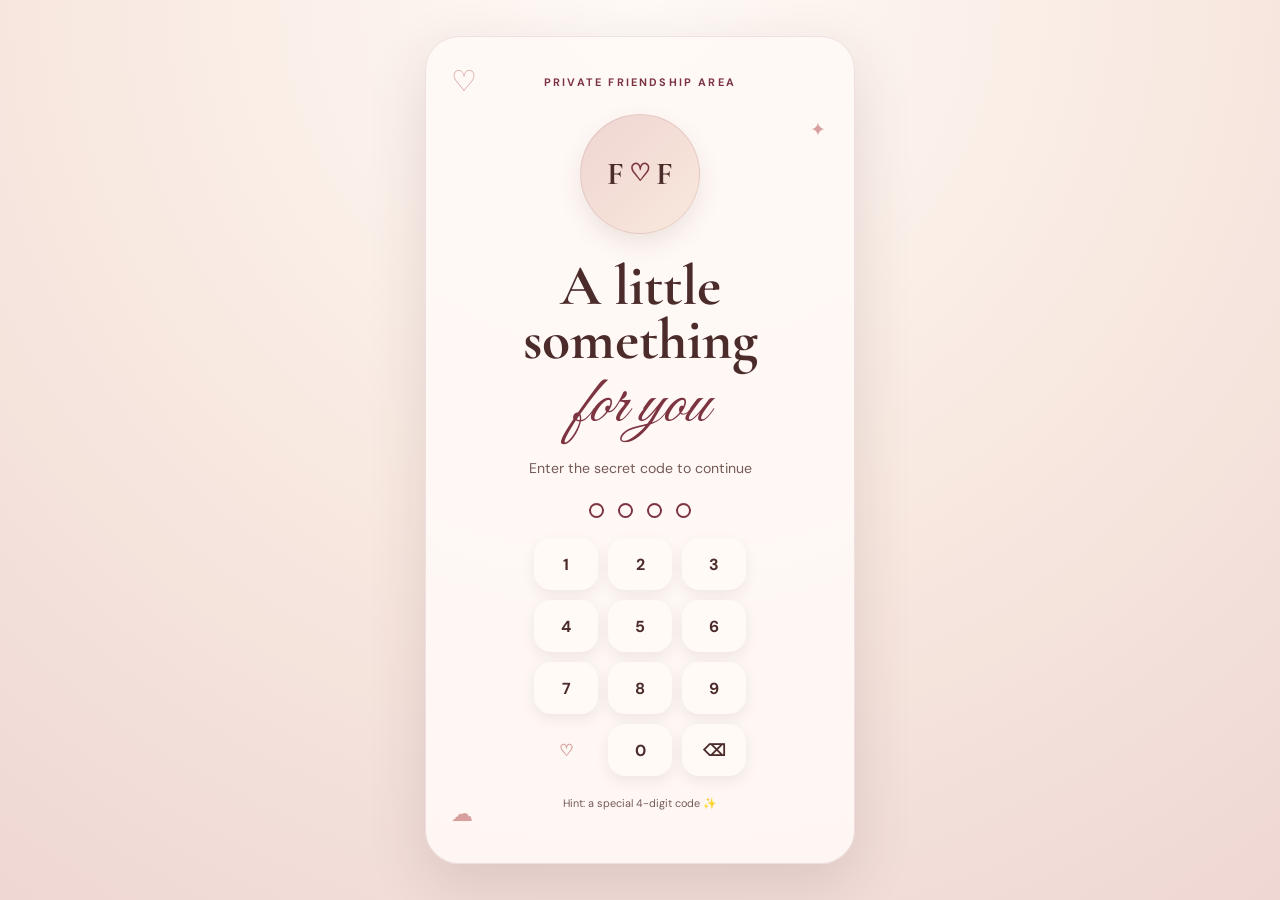
==== index.html @ ec8188ab "Update website" ====
<!DOCTYPE html>
<html lang="en">
<head>
    <meta charset="UTF-8">

    <meta
        name="viewport"
        content="width=device-width, initial-scale=1.0"
    >

    <meta
        name="theme-color"
        content="#f8eee7"
    >

    <title>For My Best Friend 💌</title>

    <link
        rel="preconnect"
        href="https://fonts.googleapis.com"
    >

    <link
        rel="preconnect"
        href="https://fonts.gstatic.com"
        crossorigin
    >

    <link
        href="https://fonts.googleapis.com/css2?family=Cormorant+Garamond:wght@500;600;700&family=DM+Sans:wght@400;500;600;700&family=Great+Vibes&display=swap"
        rel="stylesheet"
    >

    <link
        rel="stylesheet"
        href="style.css"
    >
</head>

<body>

    <!-- DECORATION LAYER -->
    <div
        id="effectsLayer"
        aria-hidden="true"
    ></div>


    <!-- ========================= -->
    <!-- PASSCODE SCREEN -->
    <!-- ========================= -->

    <main
        id="lockScreen"
        class="lock-screen"
    >

        <section class="lock-card">

            <div class="floating-icon icon-one">♡</div>
            <div class="floating-icon icon-two">✦</div>
            <div class="floating-icon icon-three">☁</div>

            <p class="tiny-title">
                PRIVATE FRIENDSHIP AREA
            </p>

            <div class="friend-symbol">
                <span>F</span>
                <span class="heart-small">♡</span>
                <span>F</span>
            </div>

            <h1>
                A little something
                <em>for you</em>
            </h1>

            <p class="subtitle">
                Enter the secret code to continue
            </p>


            <!-- PIN DOTS -->

            <div
                id="pinDots"
                class="pin-dots"
            >
                <span></span>
                <span></span>
                <span></span>
                <span></span>
            </div>


            <!-- KEYPAD -->

            <div
                id="keypad"
                class="keypad"
            >

                <button data-number="1">1</button>
                <button data-number="2">2</button>
                <button data-number="3">3</button>

                <button data-number="4">4</button>
                <button data-number="5">5</button>
                <button data-number="6">6</button>

                <button data-number="7">7</button>
                <button data-number="8">8</button>
                <button data-number="9">9</button>

                <button
                    class="special-key"
                    disabled
                >
                    ♡
                </button>

                <button data-number="0">0</button>

                <button data-action="delete">
                    ⌫
                </button>

            </div>


            <p class="hint">
                Hint: a special 4-digit code ✨
            </p>

            <p
                id="pinMessage"
                class="pin-message"
            ></p>

        </section>

    </main>


    <!-- ========================= -->
    <!-- MAIN AJAX APPLICATION -->
    <!-- ========================= -->

    <main
        id="app"
        class="app hidden"
    >

        <!-- TOP BAR -->

        <header class="app-header">

            <button
                id="homeButton"
                class="header-button hidden"
                aria-label="Go home"
            >
                ⌂
            </button>

            <div class="brand">
                for my friend ♡
            </div>

            <button
                id="soundButton"
                class="header-button"
                aria-label="Sound control"
            >
                ♪
            </button>

        </header>


        <!-- AJAX CONTENT LOADS HERE -->

        <section
            id="pageContainer"
            class="page-container"
        >

            <div class="loader">
                <span></span>
                <span></span>
                <span></span>
            </div>

        </section>

    </main>


    <!-- MUSIC -->
 <audio
    id="audioPlayer"
    src="./assets/song.mp3"
    preload="auto"
    loop
     ></audio>
    <!-- TOAST -->

    <div
        id="toast"
        class="toast"
    ></div>


    <script src="app.js"></script>

</body>
</html>
---- style.css ----
/* =========================================
   ROOT
========================================= */

:root {
    --cream: #f8eee7;
    --cream-light: #fffaf6;
    --paper: #fffdf9;

    --brown: #4c2c2b;
    --brown-soft: #755a56;

    --wine: #7d3441;
    --rose: #d7a09e;
    --pink: #efd5d2;

    --gold: #b98c58;

    --shadow:
        0 20px 60px rgba(76, 44, 43, 0.14);

    --shadow-small:
        0 10px 25px rgba(76, 44, 43, 0.10);
}


/* =========================================
   RESET
========================================= */

* {
    box-sizing: border-box;
}

html,
body {
    margin: 0;
    width: 100%;
    min-height: 100%;
}

body {
    font-family: "DM Sans", sans-serif;
    background: var(--cream);
    color: var(--brown);

    overflow: hidden;
}

button {
    font: inherit;
}

button,
.menu-card {
    -webkit-tap-highlight-color: transparent;
}

.hidden {
    display: none !important;
}


/* =========================================
   LOCK SCREEN
========================================= */

.lock-screen {
    width: 100%;
    min-height: 100vh;

    display: grid;
    place-items: center;

    padding: 20px;

    background:
        radial-gradient(
            circle at top,
            #fffaf6 0%,
            #f8e9e1 50%,
            #efd7d4 100%
        );
}

.lock-card {
    position: relative;

    width: min(100%, 430px);

    padding:
        38px
        24px
        30px;

    text-align: center;

    background:
        rgba(255, 250, 246, 0.88);

    border:
        1px solid
        rgba(125, 52, 65, 0.12);

    border-radius: 34px;

    box-shadow: var(--shadow);

    overflow: hidden;
}

.tiny-title {
    margin: 0 0 25px;

    color: var(--wine);

    font-size: 0.68rem;
    font-weight: 700;

    letter-spacing: 0.20em;
}

.friend-symbol {
    width: 120px;
    height: 120px;

    margin:
        0 auto
        25px;

    display: flex;
    align-items: center;
    justify-content: center;

    gap: 5px;

    border-radius: 50%;

    background:
        linear-gradient(
            135deg,
            var(--pink),
            #f9e8dc
        );

    border:
        1px solid
        rgba(125, 52, 65, 0.12);

    box-shadow: var(--shadow-small);

    font-family:
        "Cormorant Garamond",
        serif;

    font-size: 2rem;
    font-weight: 700;
}

.heart-small {
    color: var(--wine);
    font-size: 1.5rem;
}

.lock-card h1 {
    margin: 0;

    font-family:
        "Cormorant Garamond",
        serif;

    font-size:
        clamp(2.4rem, 10vw, 3.6rem);

    line-height: 0.95;
}

.lock-card h1 em {
    display: block;

    margin-top: 8px;

    color: var(--wine);

    font-family:
        "Great Vibes",
        cursive;

    font-size: 1.15em;

    font-weight: 400;
}

.subtitle {
    margin: 18px auto;

    max-width: 290px;

    color: var(--brown-soft);

    font-size: 0.88rem;

    line-height: 1.6;
}


/* =========================================
   FLOATING DECORATIONS
========================================= */

.floating-icon {
    position: absolute;

    color: var(--rose);

    pointer-events: none;

    animation:
        floatIcon
        4s ease-in-out
        infinite;
}

.icon-one {
    top: 25px;
    left: 25px;

    font-size: 1.8rem;
}

.icon-two {
    top: 80px;
    right: 28px;

    font-size: 1.2rem;

    animation-delay: 0.8s;
}

.icon-three {
    bottom: 35px;
    left: 25px;

    font-size: 1.4rem;

    animation-delay: 1.5s;
}

@keyframes floatIcon {
    0%,
    100% {
        transform: translateY(0);
    }

    50% {
        transform: translateY(-8px);
    }
}


/* =========================================
   PIN
========================================= */

.pin-dots {
    display: flex;

    justify-content: center;

    gap: 14px;

    margin:
        24px 0
        20px;
}

.pin-dots span {
    width: 15px;
    height: 15px;

    border:
        2px solid
        var(--wine);

    border-radius: 50%;

    transition:
        0.2s ease;
}

.pin-dots span.filled {
    background: var(--wine);

    transform:
        scale(1.12);
}


/* =========================================
   KEYPAD
========================================= */

.keypad {
    display: grid;

    grid-template-columns:
        repeat(3, 64px);

    justify-content: center;

    gap: 10px;
}

.keypad button {
    width: 64px;
    height: 52px;

    border: 0;

    border-radius: 17px;

    background: #fffaf6;

    color: var(--brown);

    font-weight: 700;

    box-shadow:
        0 5px 14px
        rgba(76, 44, 43, 0.08);

    cursor: pointer;

    transition:
        transform 0.15s ease,
        background 0.15s ease;
}

.keypad button:hover {
    background: var(--pink);
}

.keypad button:active {
    transform: scale(0.92);
}

.keypad .special-key {
    background: transparent;

    box-shadow: none;

    color: var(--rose);
}

.hint {
    margin:
        20px 0
        5px;

    color: var(--brown-soft);

    font-size: 0.68rem;
}

.pin-message {
    min-height: 18px;

    margin: 5px 0 0;

    color: var(--wine);

    font-size: 0.75rem;
    font-weight: 700;
}


/* =========================================
   MAIN APP
========================================= */

.app {
    width: 100%;
    height: 100vh;

    display: flex;
    flex-direction: column;

    overflow: hidden;

    background:
        radial-gradient(
            circle at top right,
            rgba(239, 213, 210, 0.8),
            transparent 35%
        ),
        var(--cream-light);
}


/* =========================================
   HEADER
========================================= */

.app-header {
    height: 70px;

    flex: 0 0 70px;

    padding:
        10px
        18px;

    display: grid;

    grid-template-columns:
        44px
        1fr
        44px;

    align-items: center;

    border-bottom:
        1px solid
        rgba(125, 52, 65, 0.10);

    background:
        rgba(255, 250, 246, 0.86);

    backdrop-filter:
        blur(12px);

    z-index: 10;
}

.brand {
    text-align: center;

    color: var(--wine);

    font-family:
        "Great Vibes",
        cursive;

    font-size: 1.55rem;
}

.header-button {
    width: 42px;
    height: 42px;

    display: grid;
    place-items: center;

    border: 0;

    border-radius: 50%;

    background: var(--pink);

    color: var(--wine);

    font-weight: 700;

    cursor: pointer;
}


/* =========================================
   AJAX PAGE CONTAINER
========================================= */

.page-container {
    position: relative;

    flex: 1;

    width: 100%;

    overflow: hidden;
}

.ajax-page {
    width: 100%;
    height: 100%;

    padding:
        25px
        20px;

    display: flex;
    flex-direction: column;

    align-items: center;
    justify-content: center;

    text-align: center;

    overflow-y: auto;

    animation:
        pageEnter
        0.45s ease;
}

@keyframes pageEnter {
    from {
        opacity: 0;

        transform:
            translateY(15px)
            scale(0.985);
    }

    to {
        opacity: 1;

        transform:
            translateY(0)
            scale(1);
    }
}


/* =========================================
   TYPOGRAPHY
========================================= */

.eyebrow {
    margin:
        0 0
        10px;

    color: var(--wine);

    font-size: 0.68rem;
    font-weight: 700;

    letter-spacing: 0.2em;
}

.page-title {
    margin:
        0 0
        14px;

    max-width: 750px;

    font-family:
        "Cormorant Garamond",
        serif;

    font-size:
        clamp(2.7rem, 10vw, 5.5rem);

    line-height: 0.92;
}

.page-title em {
    color: var(--wine);

    font-family:
        "Great Vibes",
        cursive;

    font-weight: 400;
}

.page-subtitle {
    max-width: 530px;

    margin:
        0 auto
        30px;

    color: var(--brown-soft);

    font-size: 0.9rem;

    line-height: 1.7;
}


/* =========================================
   HOME MENU
========================================= */

.menu-grid {
    width:
        min(100%, 760px);

    display: grid;

    grid-template-columns:
        repeat(2, 1fr);

    gap: 14px;
}

.menu-card {
    min-height: 135px;

    padding: 22px 15px;

    display: flex;

    flex-direction: column;

    align-items: center;
    justify-content: center;

    gap: 6px;

    border:
        1px solid
        rgba(125, 52, 65, 0.10);

    border-radius: 24px;

    background: var(--paper);

    color: var(--brown);

    box-shadow: var(--shadow-small);

    cursor: pointer;

    transition:
        transform 0.25s ease,
        box-shadow 0.25s ease;
}

.menu-card:hover {
    transform:
        translateY(-5px);

    box-shadow: var(--shadow);
}

.menu-card-icon {
    font-size: 2rem;
}

.menu-card strong {
    font-family:
        "Cormorant Garamond",
        serif;

    font-size: 1.45rem;
}

.menu-card small {
    color: var(--brown-soft);
}


/* =========================================
   NORMAL BUTTONS
========================================= */

.primary-button,
.secondary-button {
    min-width: 180px;

    padding:
        14px
        22px;

    border: 0;

    border-radius: 999px;

    background: var(--wine);

    color: white;

    font-weight: 700;

    cursor: pointer;

    box-shadow:
        0 10px 25px
        rgba(125, 52, 65, 0.20);

    transition:
        transform 0.2s ease;
}

.primary-button:hover,
.secondary-button:hover {
    transform:
        translateY(-3px);
}

.secondary-button {
    background: transparent;

    color: var(--wine);

    border:
        1.5px solid
        var(--wine);

    box-shadow: none;
}


/* =========================================
   GIFT PAGE
========================================= */

.gift-buttons {
    width:
        min(100%, 650px);

    display: grid;

    grid-template-columns:
        repeat(3, 1fr);

    gap: 14px;
}

.gift-button {
    min-height: 160px;

    padding: 20px;

    border: 0;

    border-radius: 25px;

    background: var(--paper);

    color: var(--brown);

    box-shadow: var(--shadow-small);

    cursor: pointer;

    transition:
        0.25s ease;
}

.gift-button:hover {
    transform:
        translateY(-6px)
        rotate(-1deg);
}

.gift-button span {
    display: block;

    margin-bottom: 10px;

    font-size: 2.5rem;
}

.gift-button b {
    display: block;

    font-family:
        "Cormorant Garamond",
        serif;

    font-size: 1.4rem;
}

.gift-result {
    width:
        min(100%, 560px);

    min-height: 130px;

    margin-top: 22px;

    padding: 25px;

    display: none;

    border-radius: 25px;

    background:
        linear-gradient(
            135deg,
            var(--pink),
            #fff8f1
        );

    line-height: 1.7;
}

.gift-result.show {
    display: block;

    animation:
        popIn
        0.4s ease;
}

@keyframes popIn {
    from {
        opacity: 0;

        transform:
            scale(0.92);
    }

    to {
        opacity: 1;

        transform:
            scale(1);
    }
}


/* =========================================
   LETTER
========================================= */

.letter-card {
    position: relative;

    width:
        min(100%, 680px);

    padding:
        clamp(30px, 6vw, 55px);

    text-align: left;

    background: var(--paper);

    border:
        1px solid
        rgba(125, 52, 65, 0.10);

    box-shadow: var(--shadow);

    line-height: 1.9;
}

.letter-card h2 {
    margin-top: 0;

    font-family:
        "Great Vibes",
        cursive;

    color: var(--wine);

    font-size: 2.8rem;

    font-weight: 400;
}

.letter-signature {
    margin-top: 25px;

    color: var(--wine);

    font-family:
        "Great Vibes",
        cursive;

    font-size: 1.8rem;
}


/* =========================================
   MEMORIES
========================================= */

.memory-stack {
    width:
        min(100%, 650px);

    display: grid;

    gap: 13px;
}

.memory-button {
    width: 100%;

    padding:
        18px
        20px;

    display: grid;

    grid-template-columns:
        48px
        1fr
        30px;

    align-items: center;

    gap: 12px;

    border:
        1px solid
        rgba(125, 52, 65, 0.10);

    border-radius: 20px;

    background: var(--paper);

    color: var(--brown);

    text-align: left;

    cursor: pointer;

    box-shadow: var(--shadow-small);
}

.memory-number {
    width: 45px;
    height: 45px;

    display: grid;
    place-items: center;

    border-radius: 50%;

    background: var(--pink);

    color: var(--wine);

    font-family:
        "Cormorant Garamond",
        serif;

    font-size: 1.3rem;

    font-weight: 700;
}

.memory-text {
    max-height: 0;

    overflow: hidden;

    color: var(--brown-soft);

    line-height: 1.7;

    transition:
        max-height 0.4s ease,
        padding 0.4s ease;
}

.memory-text.open {
    max-height: 200px;

    padding:
        15px
        20px;
}


/* =========================================
   REASONS
========================================= */

.reason-card {
    width:
        min(100%, 520px);

    min-height: 260px;

    padding: 35px;

    display: flex;

    flex-direction: column;

    align-items: center;
    justify-content: center;

    border-radius: 30px;

    background: var(--paper);

    box-shadow: var(--shadow);
}

.reason-number {
    color: var(--rose);

    font-family:
        "Cormorant Garamond",
        serif;

    font-size: 4rem;
}

.reason-text {
    margin:
        10px 0
        25px;

    font-family:
        "Cormorant Garamond",
        serif;

    font-size:
        clamp(1.6rem, 6vw, 2.3rem);

    line-height: 1.2;
}


/* =========================================
   MUSIC
========================================= */

.music-player {
    width:
        min(100%, 480px);

    padding: 30px;

    border-radius: 30px;

    background: var(--paper);

    box-shadow: var(--shadow);
}

.vinyl {
    width: 180px;
    height: 180px;

    margin:
        0 auto
        25px;

    display: grid;
    place-items: center;

    border-radius: 50%;

    background:
        repeating-radial-gradient(
            circle,
            #282224 0 4px,
            #3a3235 5px 7px
        );

    box-shadow:
        0 15px 30px
        rgba(40, 30, 30, 0.22);
}

.vinyl::after {
    content: "♡";

    width: 65px;
    height: 65px;

    display: grid;
    place-items: center;

    border-radius: 50%;

    background: var(--rose);

    color: var(--wine);

    font-size: 1.6rem;
}

.vinyl.playing {
    animation:
        spin
        4s linear
        infinite;
}

@keyframes spin {
    to {
        transform:
            rotate(360deg);
    }
}

.song-name {
    margin: 0;

    font-family:
        "Cormorant Garamond",
        serif;

    font-size: 1.8rem;
}

.artist-name {
    margin:
        5px 0
        20px;

    color: var(--brown-soft);

    font-size: 0.82rem;
}

.play-button {
    width: 60px;
    height: 60px;

    border: 0;

    border-radius: 50%;

    background: var(--wine);

    color: white;

    font-size: 1.2rem;

    cursor: pointer;
}


/* =========================================
   FINAL PAGE
========================================= */

.final-box {
    width:
        min(100%, 620px);

    padding:
        40px
        25px;

    border-radius: 35px;

    background:
        linear-gradient(
            135deg,
            #f2d7d5,
            #fff9f2
        );

    box-shadow: var(--shadow);
}

.big-heart {
    font-size: 4rem;

    animation:
        heartbeat
        1.2s ease-in-out
        infinite;
}

@keyframes heartbeat {
    0%,
    100% {
        transform:
            scale(1);
    }

    50% {
        transform:
            scale(1.12);
    }
}


/* =========================================
   LOADER
========================================= */

.loader {
    height: 100%;

    display: flex;

    align-items: center;
    justify-content: center;

    gap: 8px;
}

.loader span {
    width: 10px;
    height: 10px;

    border-radius: 50%;

    background: var(--wine);

    animation:
        loaderBounce
        0.8s ease-in-out
        infinite alternate;
}

.loader span:nth-child(2) {
    animation-delay: 0.2s;
}

.loader span:nth-child(3) {
    animation-delay: 0.4s;
}

@keyframes loaderBounce {
    to {
        transform:
            translateY(-10px);

        opacity: 0.4;
    }
}


/* =========================================
   TOAST
========================================= */

.toast {
    position: fixed;

    left: 50%;
    bottom: 25px;

    z-index: 100;

    max-width:
        calc(100% - 40px);

    padding:
        13px
        20px;

    border-radius: 999px;

    background: var(--brown);

    color: white;

    font-size: 0.82rem;

    opacity: 0;

    pointer-events: none;

    transform:
        translate(-50%, 20px);

    transition:
        0.3s ease;
}

.toast.show {
    opacity: 1;

    transform:
        translate(-50%, 0);
}


/* =========================================
   EFFECTS
========================================= */

#effectsLayer {
    position: fixed;

    inset: 0;

    z-index: 999;

    pointer-events: none;

    overflow: hidden;
}

.falling-effect {
    position: absolute;

    top: -30px;

    animation:
        effectFall
        linear forwards;
}

@keyframes effectFall {
    to {
        transform:
            translateY(110vh)
            rotate(600deg);

        opacity: 0;
    }
}


/* =========================================
   MOBILE
========================================= */

@media (max-width: 600px) {

    .lock-card {
        padding:
            30px
            18px
            24px;
    }

    .friend-symbol {
        width: 95px;
        height: 95px;
    }

    .menu-grid {
        grid-template-columns:
            repeat(2, 1fr);
    }

    .menu-card {
        min-height: 120px;

        padding:
            15px
            8px;
    }

    .menu-card strong {
        font-size: 1.2rem;
    }

    .gift-buttons {
        grid-template-columns: 1fr;
    }

    .gift-button {
        min-height: 105px;
    }

    .ajax-page {
        justify-content: flex-start;

        padding-top: 45px;
        padding-bottom: 45px;
    }

    .page-title {
        font-size: 3.1rem;
    }

    .letter-card {
        padding: 28px 22px;
    }
}
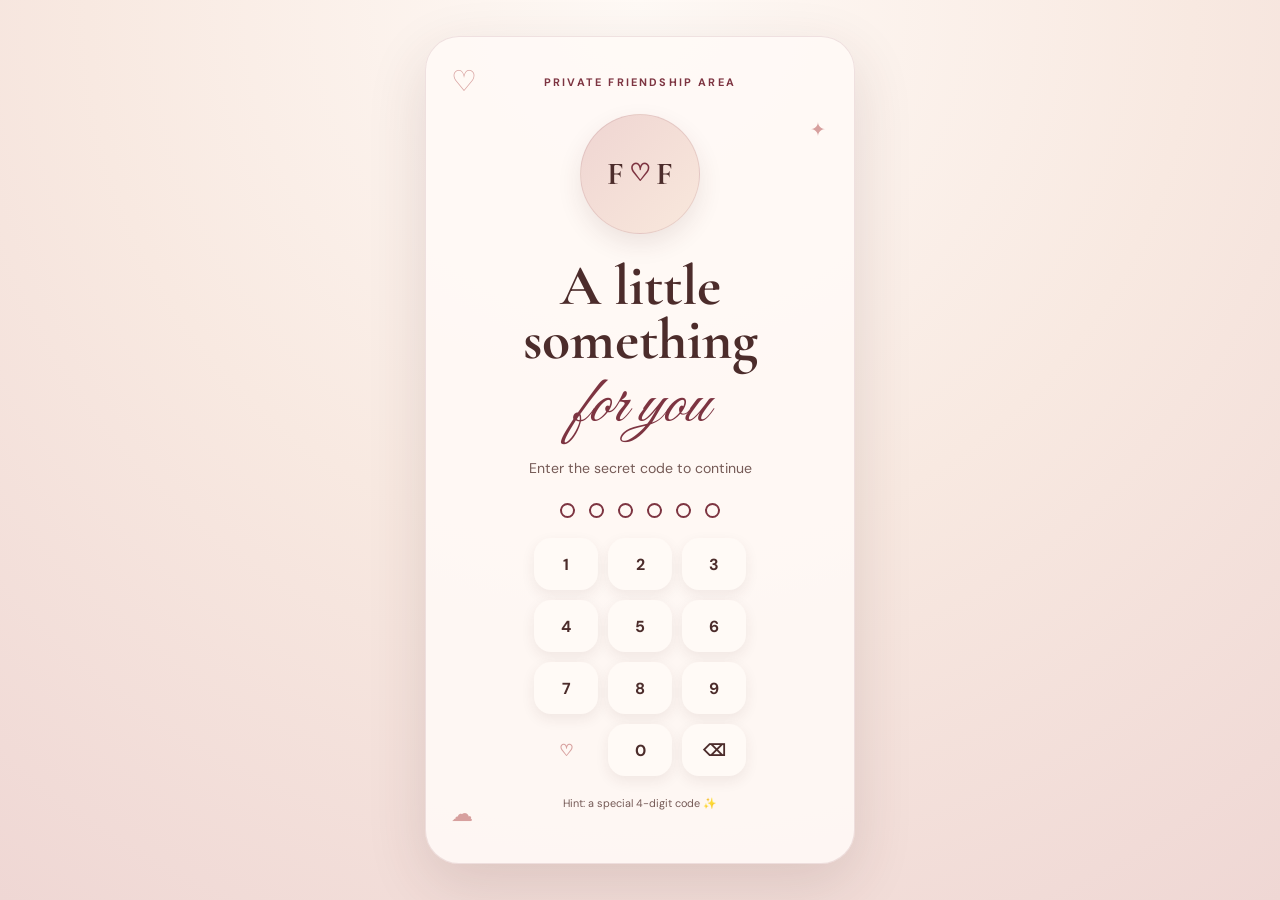
==== commit 35b7814a: "Updated website" ====
--- a/index.html
+++ b/index.html
@@ -87,6 +87,8 @@
                 id="pinDots"
                 class="pin-dots"
             >
+                <span></span>
+                <span></span>
                 <span></span>
                 <span></span>
                 <span></span>
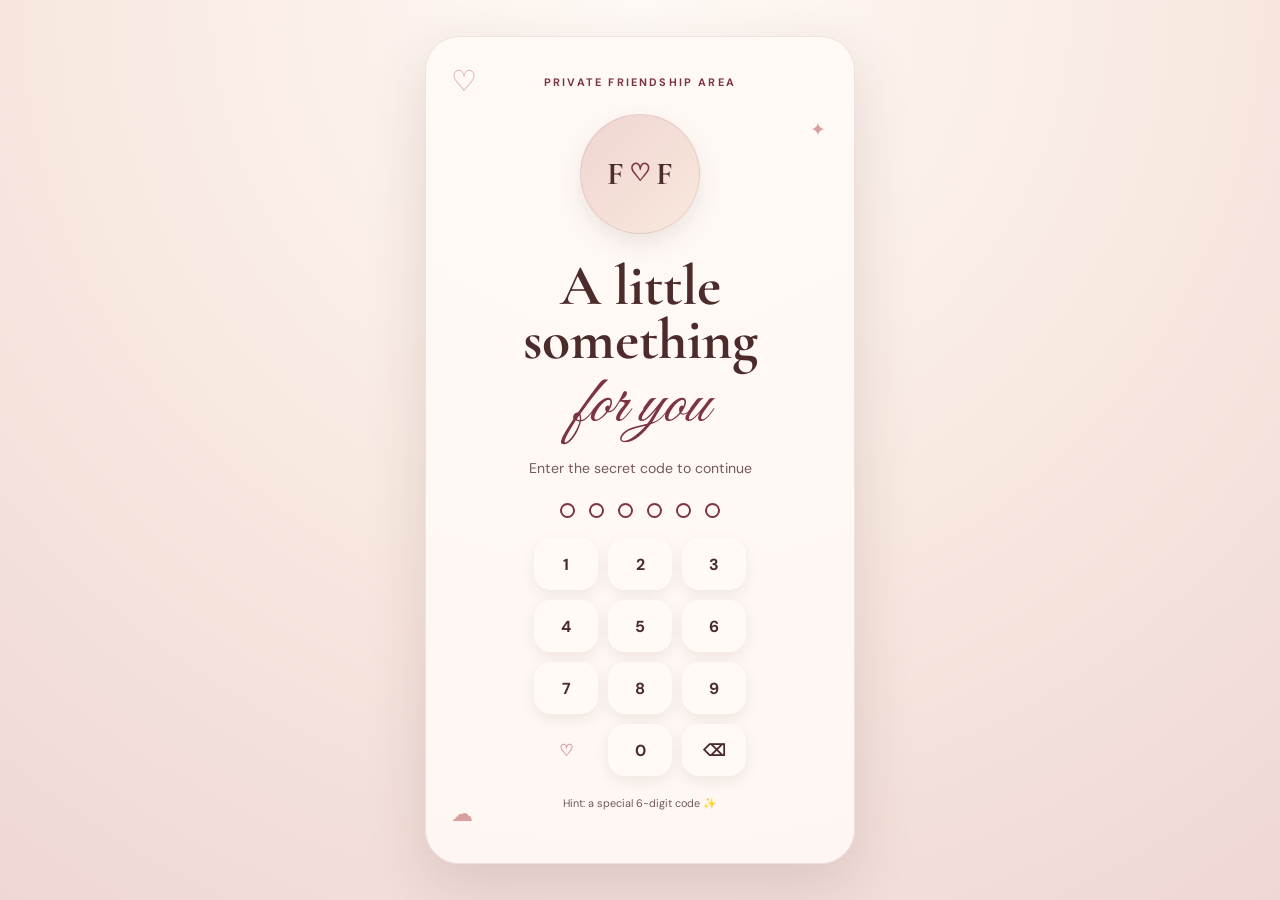
==== commit 7245177f: "Updated website" ====
--- a/index.html
+++ b/index.html
@@ -132,7 +132,7 @@
 
 
             <p class="hint">
-                Hint: a special 4-digit code ✨
+                Hint: a special 6-digit code ✨
             </p>
 
             <p
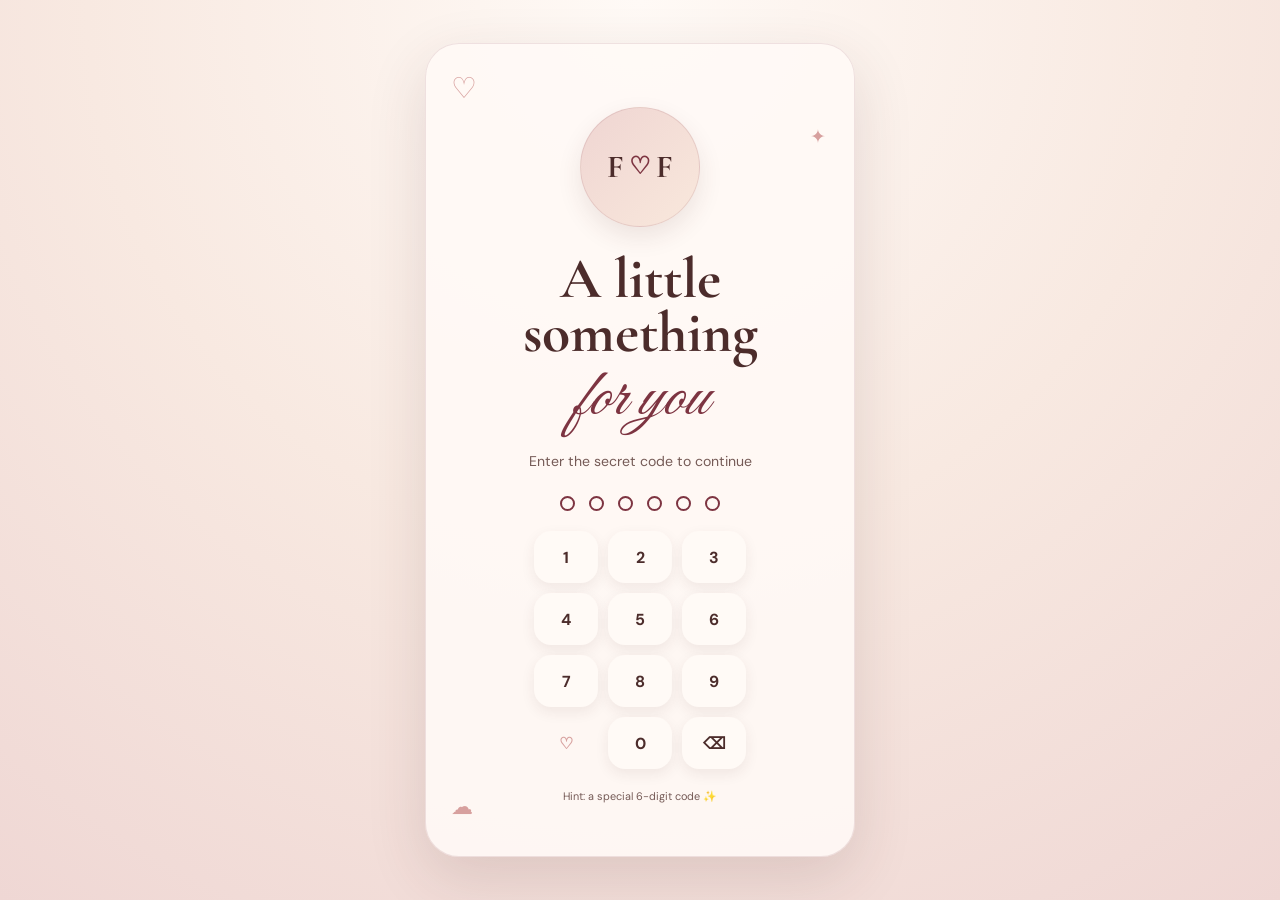
==== commit ea42bd51: "Updated website" ====
--- a/index.html
+++ b/index.html
@@ -62,7 +62,6 @@
             <div class="floating-icon icon-three">☁</div>
 
             <p class="tiny-title">
-                PRIVATE FRIENDSHIP AREA
             </p>
 
             <div class="friend-symbol">
